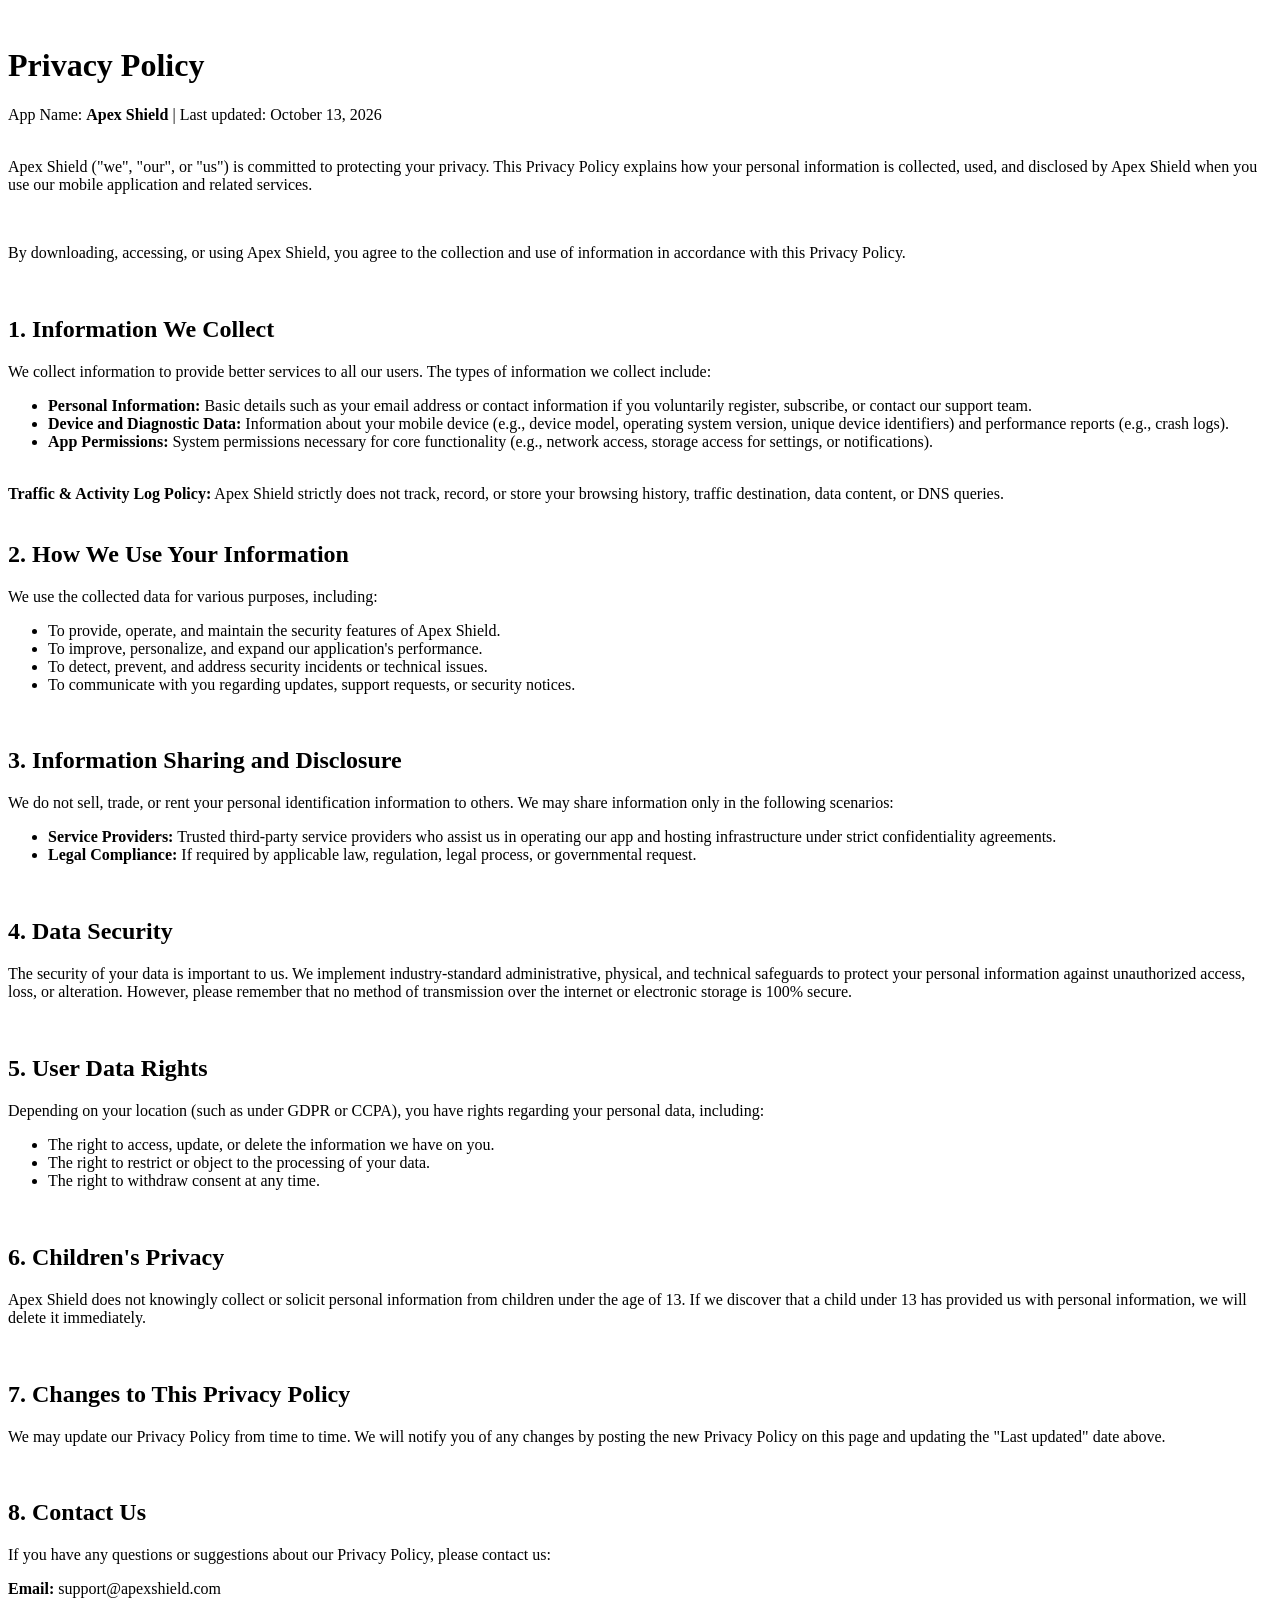
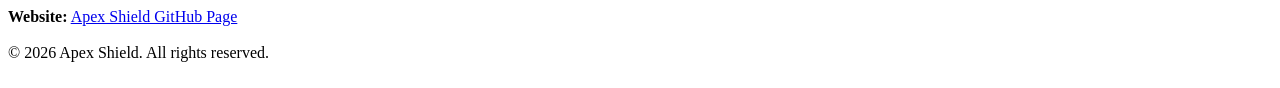
==== privacy-policy.html @ 497aee98 "Add Privacy Policy for Apex Shield This file contains the Privacy Policy for the Apex Shield applica" ====
<!DOCTYPE html>
<html lang="en">
<head>
<meta charset="UTF-8">
<meta name="viewport" content="width=device-width, initial-scale=1.0">
<title>Privacy Policy - Apex Shield</title>
<style>
:root {
--primary-color: #0f172a;
--accent-color: #2563eb;
--text-color: #334155;
--bg-color: #f8fafc;
--card-bg: #ffffff;
--border-color: #e2e8f0;
}
​body {
font-family: -apple-system, BlinkMacSystemFont, "Segoe UI", Roboto, Helvetica, Arial, sans-serif;
line-height: 1.7;
color: var(--text-color);
background-color: var(--bg-color);
margin: 0;
padding: 20px;
}
​.container {
max-width: 800px;
margin: 40px auto;
background: var(--card-bg);
padding: 40px;
border-radius: 12px;
box-shadow: 0 4px 6px -1px rgba(0, 0, 0, 0.1), 0 2px 4px -1px rgba(0, 0, 0, 0.06);
border: 1px solid var(--border-color);
}
​header {
border-bottom: 2px solid var(--border-color);
padding-bottom: 20px;
margin-bottom: 30px;
}
​h1 {
color: var(--primary-color);
font-size: 2.2rem;
margin: 0 0 10px 0;
}
​.last-updated {
font-size: 0.9rem;
color: #64748b;
}
​h2 {
color: var(--primary-color);
font-size: 1.4rem;
margin-top: 30px;
border-bottom: 1px solid var(--border-color);
padding-bottom: 8px;
}
​p, li {
font-size: 1rem;
}
​ul {
padding-left: 20px;
}
​li {
margin-bottom: 8px;
}
​.note-box {
background-color: #eff6ff;
border-left: 4px solid var(--accent-color);
padding: 15px 20px;
margin: 20px 0;
border-radius: 0 8px 8px 0;
}
​.contact-box {
background-color: #f1f5f9;
padding: 20px;
border-radius: 8px;
margin-top: 20px;
}
​a {
color: var(--accent-color);
text-decoration: none;
}
​a:hover {
text-decoration: underline;
}
​footer {
text-align: center;
margin-top: 40px;
font-size: 0.85rem;
color: #94a3b8;
}
​@media (max-width: 600px) {
.container {
padding: 20px;
margin: 10px auto;
}
h1 {
font-size: 1.75rem;
}
}
</style>
</head>
<body>
​<div class="container">
<header>
<h1>Privacy Policy</h1>
<div class="last-updated">App Name: <strong>Apex Shield</strong> | Last updated: October 13, 2026</div>
</header>
​<p>Apex Shield ("we", "our", or "us") is committed to protecting your privacy. This Privacy Policy explains how your personal information is collected, used, and disclosed by Apex Shield when you use our mobile application and related services.</p>
​<p>By downloading, accessing, or using Apex Shield, you agree to the collection and use of information in accordance with this Privacy Policy.</p>
​<h2>1. Information We Collect</h2>
<p>We collect information to provide better services to all our users. The types of information we collect include:</p>
<ul>
<li><strong>Personal Information:</strong> Basic details such as your email address or contact information if you voluntarily register, subscribe, or contact our support team.</li>
<li><strong>Device and Diagnostic Data:</strong> Information about your mobile device (e.g., device model, operating system version, unique device identifiers) and performance reports (e.g., crash logs).</li>
<li><strong>App Permissions:</strong> System permissions necessary for core functionality (e.g., network access, storage access for settings, or notifications).</li>
</ul>
​<div class="note-box">
<strong>Traffic & Activity Log Policy:</strong> Apex Shield strictly does not track, record, or store your browsing history, traffic destination, data content, or DNS queries.
</div>
​<h2>2. How We Use Your Information</h2>
<p>We use the collected data for various purposes, including:</p>
<ul>
<li>To provide, operate, and maintain the security features of Apex Shield.</li>
<li>To improve, personalize, and expand our application's performance.</li>
<li>To detect, prevent, and address security incidents or technical issues.</li>
<li>To communicate with you regarding updates, support requests, or security notices.</li>
</ul>
​<h2>3. Information Sharing and Disclosure</h2>
<p>We do not sell, trade, or rent your personal identification information to others. We may share information only in the following scenarios:</p>
<ul>
<li><strong>Service Providers:</strong> Trusted third-party service providers who assist us in operating our app and hosting infrastructure under strict confidentiality agreements.</li>
<li><strong>Legal Compliance:</strong> If required by applicable law, regulation, legal process, or governmental request.</li>
</ul>
​<h2>4. Data Security</h2>
<p>The security of your data is important to us. We implement industry-standard administrative, physical, and technical safeguards to protect your personal information against unauthorized access, loss, or alteration. However, please remember that no method of transmission over the internet or electronic storage is 100% secure.</p>
​<h2>5. User Data Rights</h2>
<p>Depending on your location (such as under GDPR or CCPA), you have rights regarding your personal data, including:</p>
<ul>
<li>The right to access, update, or delete the information we have on you.</li>
<li>The right to restrict or object to the processing of your data.</li>
<li>The right to withdraw consent at any time.</li>
</ul>
​<h2>6. Children's Privacy</h2>
<p>Apex Shield does not knowingly collect or solicit personal information from children under the age of 13. If we discover that a child under 13 has provided us with personal information, we will delete it immediately.</p>
​<h2>7. Changes to This Privacy Policy</h2>
<p>We may update our Privacy Policy from time to time. We will notify you of any changes by posting the new Privacy Policy on this page and updating the "Last updated" date above.</p>
​<h2>8. Contact Us</h2>
<p>If you have any questions or suggestions about our Privacy Policy, please contact us:</p>
<div class="contact-box">
<p style="margin: 0 0 10px 0;"><strong>Email:</strong> support@apexshield.com</p>
<p style="margin: 0;"><strong>Website:</strong> <a href="https://github.com/your-username/apex-shield" target="_blank" rel="noopener">Apex Shield GitHub Page</a></p>
</div>
​<footer>
© 2026 Apex Shield. All rights reserved.
</footer>
</div>
​</body>
</html>
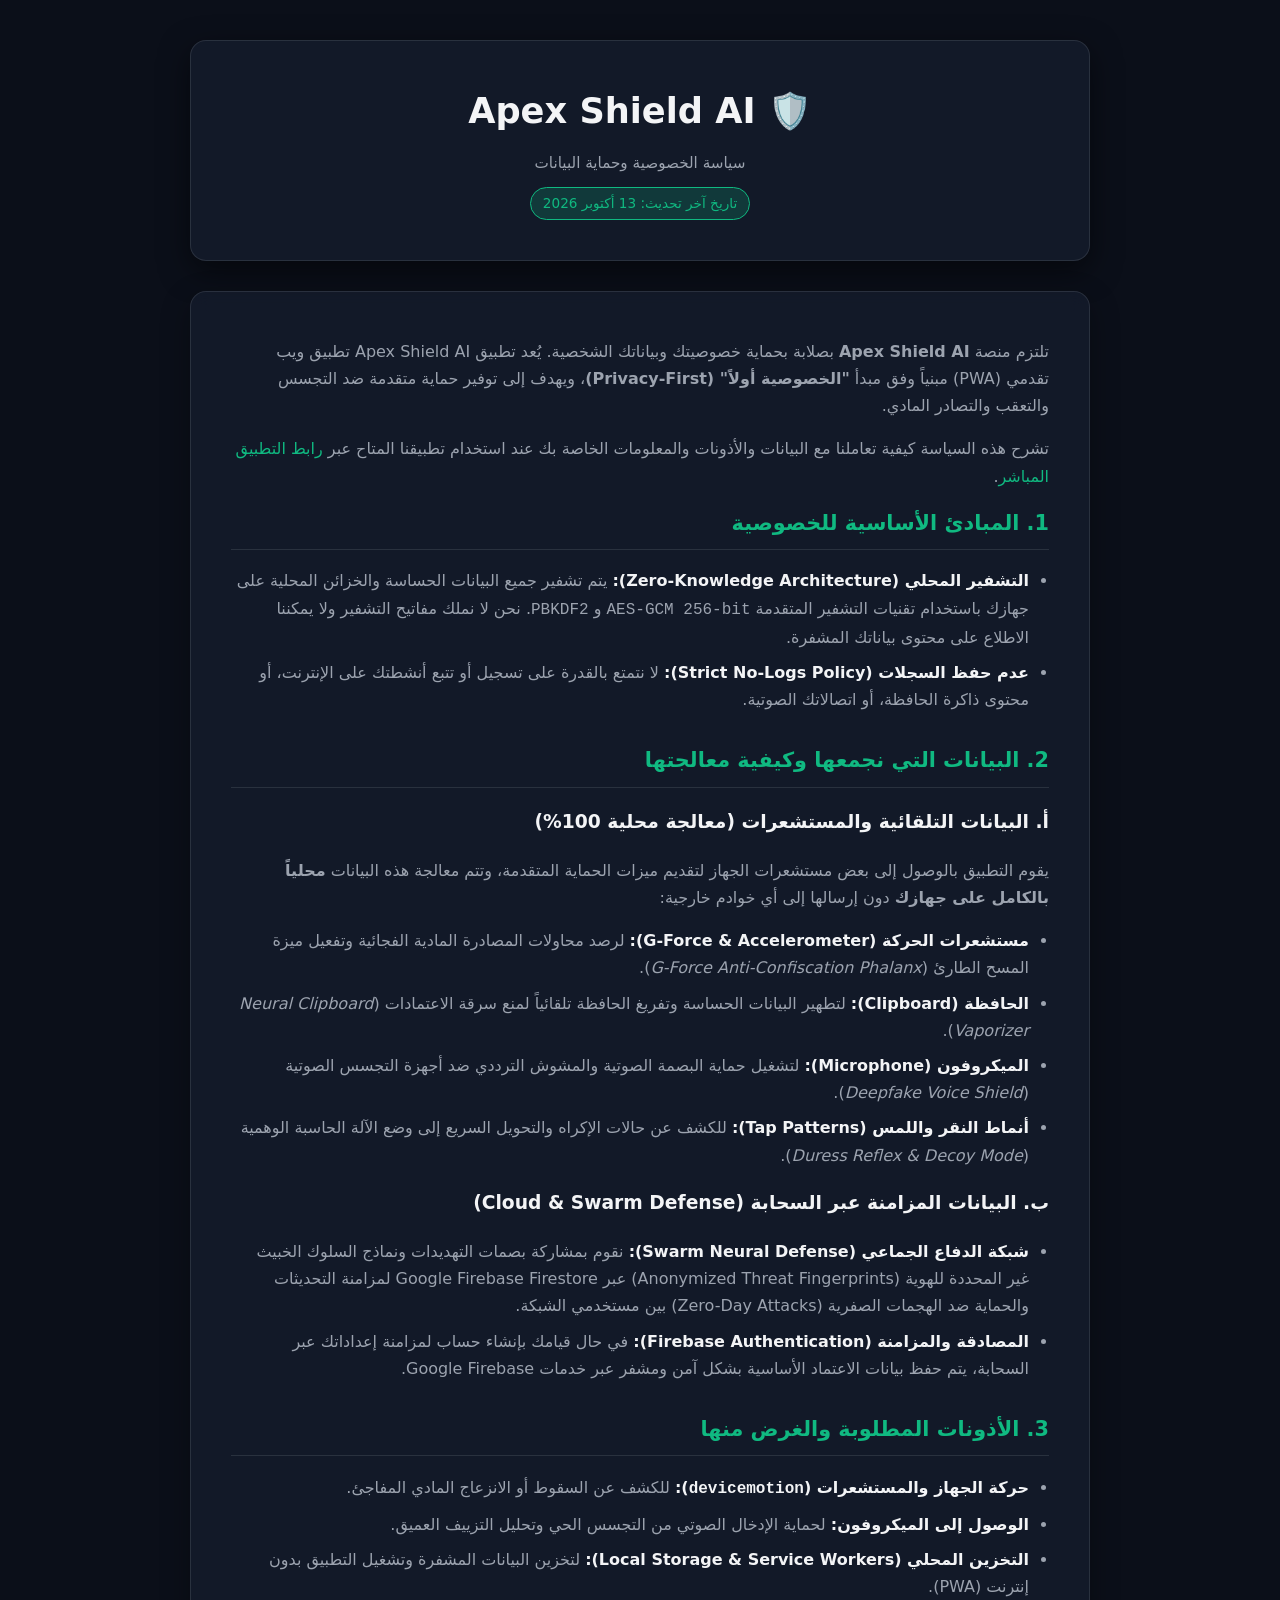
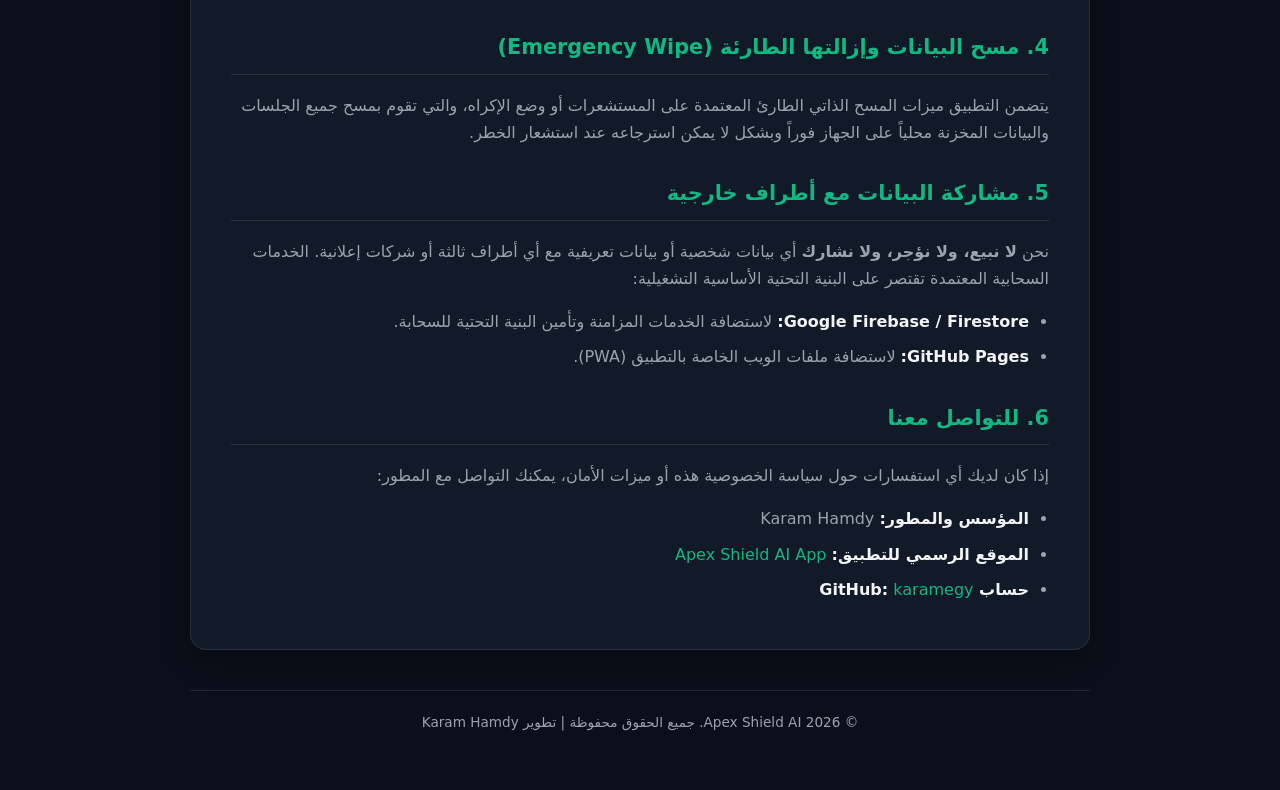
==== commit 7c0906ce: "Revise privacy policy for multilingual support Updated privacy policy to include Arabic version and " ====
--- a/privacy-policy.html
+++ b/privacy-policy.html
@@ -1,156 +1,207 @@
 <!DOCTYPE html>
-<html lang="en">
+<html lang="ar" dir="rtl">
 <head>
-<meta charset="UTF-8">
-<meta name="viewport" content="width=device-width, initial-scale=1.0">
-<title>Privacy Policy - Apex Shield</title>
-<style>
-:root {
---primary-color: #0f172a;
---accent-color: #2563eb;
---text-color: #334155;
---bg-color: #f8fafc;
---card-bg: #ffffff;
---border-color: #e2e8f0;
-}
-​body {
-font-family: -apple-system, BlinkMacSystemFont, "Segoe UI", Roboto, Helvetica, Arial, sans-serif;
-line-height: 1.7;
-color: var(--text-color);
-background-color: var(--bg-color);
-margin: 0;
-padding: 20px;
-}
-​.container {
-max-width: 800px;
-margin: 40px auto;
-background: var(--card-bg);
-padding: 40px;
-border-radius: 12px;
-box-shadow: 0 4px 6px -1px rgba(0, 0, 0, 0.1), 0 2px 4px -1px rgba(0, 0, 0, 0.06);
-border: 1px solid var(--border-color);
-}
-​header {
-border-bottom: 2px solid var(--border-color);
-padding-bottom: 20px;
-margin-bottom: 30px;
-}
-​h1 {
-color: var(--primary-color);
-font-size: 2.2rem;
-margin: 0 0 10px 0;
-}
-​.last-updated {
-font-size: 0.9rem;
-color: #64748b;
-}
-​h2 {
-color: var(--primary-color);
-font-size: 1.4rem;
-margin-top: 30px;
-border-bottom: 1px solid var(--border-color);
-padding-bottom: 8px;
-}
-​p, li {
-font-size: 1rem;
-}
-​ul {
-padding-left: 20px;
-}
-​li {
-margin-bottom: 8px;
-}
-​.note-box {
-background-color: #eff6ff;
-border-left: 4px solid var(--accent-color);
-padding: 15px 20px;
-margin: 20px 0;
-border-radius: 0 8px 8px 0;
-}
-​.contact-box {
-background-color: #f1f5f9;
-padding: 20px;
-border-radius: 8px;
-margin-top: 20px;
-}
-​a {
-color: var(--accent-color);
-text-decoration: none;
-}
-​a:hover {
-text-decoration: underline;
-}
-​footer {
-text-align: center;
-margin-top: 40px;
-font-size: 0.85rem;
-color: #94a3b8;
-}
-​@media (max-width: 600px) {
-.container {
-padding: 20px;
-margin: 10px auto;
-}
-h1 {
-font-size: 1.75rem;
-}
-}
-</style>
+    <meta charset="UTF-8">
+    <meta name="viewport" content="width=device-width, initial-scale=1.0">
+    <title>سياسة الخصوصية - Apex Shield AI</title>
+    <style>
+        :root {
+            --bg-color: #0b0f19;
+            --card-bg: rgba(22, 31, 48, 0.7);
+            --accent-color: #10b981;
+            --accent-glow: rgba(16, 185, 129, 0.2);
+            --text-primary: #f3f4f6;
+            --text-secondary: #9ca3af;
+            --border-color: rgba(255, 255, 255, 0.1);
+        }
+
+        body {
+            font-family: system-ui, -apple-system, BlinkMacSystemFont, 'Segoe UI', Roboto, Oxygen, Ubuntu, Cantarell, sans-serif;
+            background-color: var(--bg-color);
+            color: var(--text-primary);
+            margin: 0;
+            padding: 0;
+            line-height: 1.7;
+        }
+
+        .container {
+            max-width: 900px;
+            margin: 40px auto;
+            padding: 0 20px;
+        }
+
+        .header {
+            text-align: center;
+            padding: 40px 20px;
+            background: var(--card-bg);
+            border: 1px solid var(--border-color);
+            border-radius: 16px;
+            backdrop-filter: blur(10px);
+            box-shadow: 0 10px 30px rgba(0, 0, 0, 0.5);
+            margin-bottom: 30px;
+        }
+
+        .header h1 {
+            font-size: 2.2rem;
+            margin: 0 0 10px 0;
+            color: var(--text-primary);
+            display: flex;
+            align-items: center;
+            justify-content: center;
+            gap: 10px;
+        }
+
+        .header p {
+            color: var(--text-secondary);
+            margin: 0;
+            font-size: 0.95rem;
+        }
+
+        .content {
+            background: var(--card-bg);
+            border: 1px solid var(--border-color);
+            border-radius: 16px;
+            padding: 30px 40px;
+            backdrop-filter: blur(10px);
+            box-shadow: 0 10px 30px rgba(0, 0, 0, 0.3);
+        }
+
+        h2 {
+            color: var(--accent-color);
+            font-size: 1.3rem;
+            border-bottom: 1px solid var(--border-color);
+            padding-bottom: 8px;
+            margin-top: 30px;
+        }
+
+        h2:first-of-type {
+            margin-top: 0;
+        }
+
+        p, li {
+            color: var(--text-secondary);
+            font-size: 1rem;
+        }
+
+        ul {
+            padding-right: 20px;
+        }
+
+        li {
+            margin-bottom: 8px;
+        }
+
+        li strong {
+            color: var(--text-primary);
+        }
+
+        a {
+            color: var(--accent-color);
+            text-decoration: none;
+            transition: color 0.2s ease;
+        }
+
+        a:hover {
+            text-decoration: underline;
+        }
+
+        .badge {
+            display: inline-block;
+            background: var(--accent-glow);
+            color: var(--accent-color);
+            padding: 4px 12px;
+            border-radius: 20px;
+            font-size: 0.85rem;
+            border: 1px solid var(--accent-color);
+            margin-top: 10px;
+        }
+
+        .footer {
+            text-align: center;
+            margin-top: 40px;
+            padding: 20px;
+            color: var(--text-secondary);
+            font-size: 0.85rem;
+            border-top: 1px solid var(--border-color);
+        }
+
+        @media (max-width: 600px) {
+            .content {
+                padding: 20px;
+            }
+            .header h1 {
+                font-size: 1.6rem;
+            }
+        }
+    </style>
 </head>
 <body>
-​<div class="container">
-<header>
-<h1>Privacy Policy</h1>
-<div class="last-updated">App Name: <strong>Apex Shield</strong> | Last updated: October 13, 2026</div>
-</header>
-​<p>Apex Shield ("we", "our", or "us") is committed to protecting your privacy. This Privacy Policy explains how your personal information is collected, used, and disclosed by Apex Shield when you use our mobile application and related services.</p>
-​<p>By downloading, accessing, or using Apex Shield, you agree to the collection and use of information in accordance with this Privacy Policy.</p>
-​<h2>1. Information We Collect</h2>
-<p>We collect information to provide better services to all our users. The types of information we collect include:</p>
-<ul>
-<li><strong>Personal Information:</strong> Basic details such as your email address or contact information if you voluntarily register, subscribe, or contact our support team.</li>
-<li><strong>Device and Diagnostic Data:</strong> Information about your mobile device (e.g., device model, operating system version, unique device identifiers) and performance reports (e.g., crash logs).</li>
-<li><strong>App Permissions:</strong> System permissions necessary for core functionality (e.g., network access, storage access for settings, or notifications).</li>
-</ul>
-​<div class="note-box">
-<strong>Traffic & Activity Log Policy:</strong> Apex Shield strictly does not track, record, or store your browsing history, traffic destination, data content, or DNS queries.
-</div>
-​<h2>2. How We Use Your Information</h2>
-<p>We use the collected data for various purposes, including:</p>
-<ul>
-<li>To provide, operate, and maintain the security features of Apex Shield.</li>
-<li>To improve, personalize, and expand our application's performance.</li>
-<li>To detect, prevent, and address security incidents or technical issues.</li>
-<li>To communicate with you regarding updates, support requests, or security notices.</li>
-</ul>
-​<h2>3. Information Sharing and Disclosure</h2>
-<p>We do not sell, trade, or rent your personal identification information to others. We may share information only in the following scenarios:</p>
-<ul>
-<li><strong>Service Providers:</strong> Trusted third-party service providers who assist us in operating our app and hosting infrastructure under strict confidentiality agreements.</li>
-<li><strong>Legal Compliance:</strong> If required by applicable law, regulation, legal process, or governmental request.</li>
-</ul>
-​<h2>4. Data Security</h2>
-<p>The security of your data is important to us. We implement industry-standard administrative, physical, and technical safeguards to protect your personal information against unauthorized access, loss, or alteration. However, please remember that no method of transmission over the internet or electronic storage is 100% secure.</p>
-​<h2>5. User Data Rights</h2>
-<p>Depending on your location (such as under GDPR or CCPA), you have rights regarding your personal data, including:</p>
-<ul>
-<li>The right to access, update, or delete the information we have on you.</li>
-<li>The right to restrict or object to the processing of your data.</li>
-<li>The right to withdraw consent at any time.</li>
-</ul>
-​<h2>6. Children's Privacy</h2>
-<p>Apex Shield does not knowingly collect or solicit personal information from children under the age of 13. If we discover that a child under 13 has provided us with personal information, we will delete it immediately.</p>
-​<h2>7. Changes to This Privacy Policy</h2>
-<p>We may update our Privacy Policy from time to time. We will notify you of any changes by posting the new Privacy Policy on this page and updating the "Last updated" date above.</p>
-​<h2>8. Contact Us</h2>
-<p>If you have any questions or suggestions about our Privacy Policy, please contact us:</p>
-<div class="contact-box">
-<p style="margin: 0 0 10px 0;"><strong>Email:</strong> support@apexshield.com</p>
-<p style="margin: 0;"><strong>Website:</strong> <a href="https://github.com/your-username/apex-shield" target="_blank" rel="noopener">Apex Shield GitHub Page</a></p>
-</div>
-​<footer>
-© 2026 Apex Shield. All rights reserved.
-</footer>
-</div>
-​</body>
+
+    <div class="container">
+        <div class="header">
+            <h1>🛡️ Apex Shield AI</h1>
+            <p>سياسة الخصوصية وحماية البيانات</p>
+            <div class="badge">تاريخ آخر تحديث: 13 أكتوبر 2026</div>
+        </div>
+
+        <div class="content">
+            <p>تلتزم منصة <strong>Apex Shield AI</strong> بصلابة بحماية خصوصيتك وبياناتك الشخصية. يُعد تطبيق Apex Shield AI تطبيق ويب تقدمي (PWA) مبنياً وفق مبدأ <strong>"الخصوصية أولاً" (Privacy-First)</strong>، ويهدف إلى توفير حماية متقدمة ضد التجسس والتعقب والتصادر المادي.</p>
+
+            <p>تشرح هذه السياسة كيفية تعاملنا مع البيانات والأذونات والمعلومات الخاصة بك عند استخدام تطبيقنا المتاح عبر <a href="https://karamegy.github.io/Vpn/index.html" target="_blank">رابط التطبيق المباشر</a>.</p>
+
+            <h2>1. المبادئ الأساسية للخصوصية</h2>
+            <ul>
+                <li><strong>التشفير المحلي (Zero-Knowledge Architecture):</strong> يتم تشفير جميع البيانات الحساسة والخزائن المحلية على جهازك باستخدام تقنيات التشفير المتقدمة <code>AES-GCM 256-bit</code> و <code>PBKDF2</code>. نحن لا نملك مفاتيح التشفير ولا يمكننا الاطلاع على محتوى بياناتك المشفرة.</li>
+                <li><strong>عدم حفظ السجلات (Strict No-Logs Policy):</strong> لا نتمتع بالقدرة على تسجيل أو تتبع أنشطتك على الإنترنت، أو محتوى ذاكرة الحافظة، أو اتصالاتك الصوتية.</li>
+            </ul>
+
+            <h2>2. البيانات التي نجمعها وكيفية معالجتها</h2>
+            
+            <h3>أ. البيانات التلقائية والمستشعرات (معالجة محلية 100%)</h3>
+            <p>يقوم التطبيق بالوصول إلى بعض مستشعرات الجهاز لتقديم ميزات الحماية المتقدمة، وتتم معالجة هذه البيانات <strong>محلياً بالكامل على جهازك</strong> دون إرسالها إلى أي خوادم خارجية:</p>
+            <ul>
+                <li><strong>مستشعرات الحركة (G-Force & Accelerometer):</strong> لرصد محاولات المصادرة المادية الفجائية وتفعيل ميزة المسح الطارئ (<em>G-Force Anti-Confiscation Phalanx</em>).</li>
+                <li><strong>الحافظة (Clipboard):</strong> لتطهير البيانات الحساسة وتفريغ الحافظة تلقائياً لمنع سرقة الاعتمادات (<em>Neural Clipboard Vaporizer</em>).</li>
+                <li><strong>الميكروفون (Microphone):</strong> لتشغيل حماية البصمة الصوتية والمشوش الترددي ضد أجهزة التجسس الصوتية (<em>Deepfake Voice Shield</em>).</li>
+                <li><strong>أنماط النقر واللمس (Tap Patterns):</strong> للكشف عن حالات الإكراه والتحويل السريع إلى وضع الآلة الحاسبة الوهمية (<em>Duress Reflex & Decoy Mode</em>).</li>
+            </ul>
+
+            <h3>ب. البيانات المزامنة عبر السحابة (Cloud & Swarm Defense)</h3>
+            <ul>
+                <li><strong>شبكة الدفاع الجماعي (Swarm Neural Defense):</strong> نقوم بمشاركة بصمات التهديدات ونماذج السلوك الخبيث غير المحددة للهوية (Anonymized Threat Fingerprints) عبر Google Firebase Firestore لمزامنة التحديثات والحماية ضد الهجمات الصفرية (Zero-Day Attacks) بين مستخدمي الشبكة.</li>
+                <li><strong>المصادقة والمزامنة (Firebase Authentication):</strong> في حال قيامك بإنشاء حساب لمزامنة إعداداتك عبر السحابة، يتم حفظ بيانات الاعتماد الأساسية بشكل آمن ومشفر عبر خدمات Google Firebase.</li>
+            </ul>
+
+            <h2>3. الأذونات المطلوبة والغرض منها</h2>
+            <ul>
+                <li><strong>حركة الجهاز والمستشعرات (<code>devicemotion</code>):</strong> للكشف عن السقوط أو الانزعاج المادي المفاجئ.</li>
+                <li><strong>الوصول إلى الميكروفون:</strong> لحماية الإدخال الصوتي من التجسس الحي وتحليل التزييف العميق.</li>
+                <li><strong>التخزين المحلي (Local Storage & Service Workers):</strong> لتخزين البيانات المشفرة وتشغيل التطبيق بدون إنترنت (PWA).</li>
+            </ul>
+
+            <h2>4. مسح البيانات وإزالتها الطارئة (Emergency Wipe)</h2>
+            <p>يتضمن التطبيق ميزات المسح الذاتي الطارئ المعتمدة على المستشعرات أو وضع الإكراه، والتي تقوم بمسح جميع الجلسات والبيانات المخزنة محلياً على الجهاز فوراً وبشكل لا يمكن استرجاعه عند استشعار الخطر.</p>
+
+            <h2>5. مشاركة البيانات مع أطراف خارجية</h2>
+            <p>نحن <strong>لا نبيع، ولا نؤجر، ولا نشارك</strong> أي بيانات شخصية أو بيانات تعريفية مع أي أطراف ثالثة أو شركات إعلانية. الخدمات السحابية المعتمدة تقتصر على البنية التحتية الأساسية التشغيلية:</p>
+            <ul>
+                <li><strong>Google Firebase / Firestore:</strong> لاستضافة الخدمات المزامنة وتأمين البنية التحتية للسحابة.</li>
+                <li><strong>GitHub Pages:</strong> لاستضافة ملفات الويب الخاصة بالتطبيق (PWA).</li>
+            </ul>
+
+            <h2>6. للتواصل معنا</h2>
+            <p>إذا كان لديك أي استفسارات حول سياسة الخصوصية هذه أو ميزات الأمان، يمكنك التواصل مع المطور:</p>
+            <ul>
+                <li><strong>المؤسس والمطور:</strong> Karam Hamdy</li>
+                <li><strong>الموقع الرسمي للتطبيق:</strong> <a href="https://karamegy.github.io/Vpn/index.html" target="_blank">Apex Shield AI App</a></li>
+                <li><strong>حساب GitHub:</strong> <a href="https://github.com/karamegy" target="_blank">karamegy</a></li>
+            </ul>
+        </div>
+
+        <div class="footer">
+            &copy; 2026 Apex Shield AI. جميع الحقوق محفوظة | تطوير Karam Hamdy
+        </div>
+    </div>
+
+</body>
 </html>
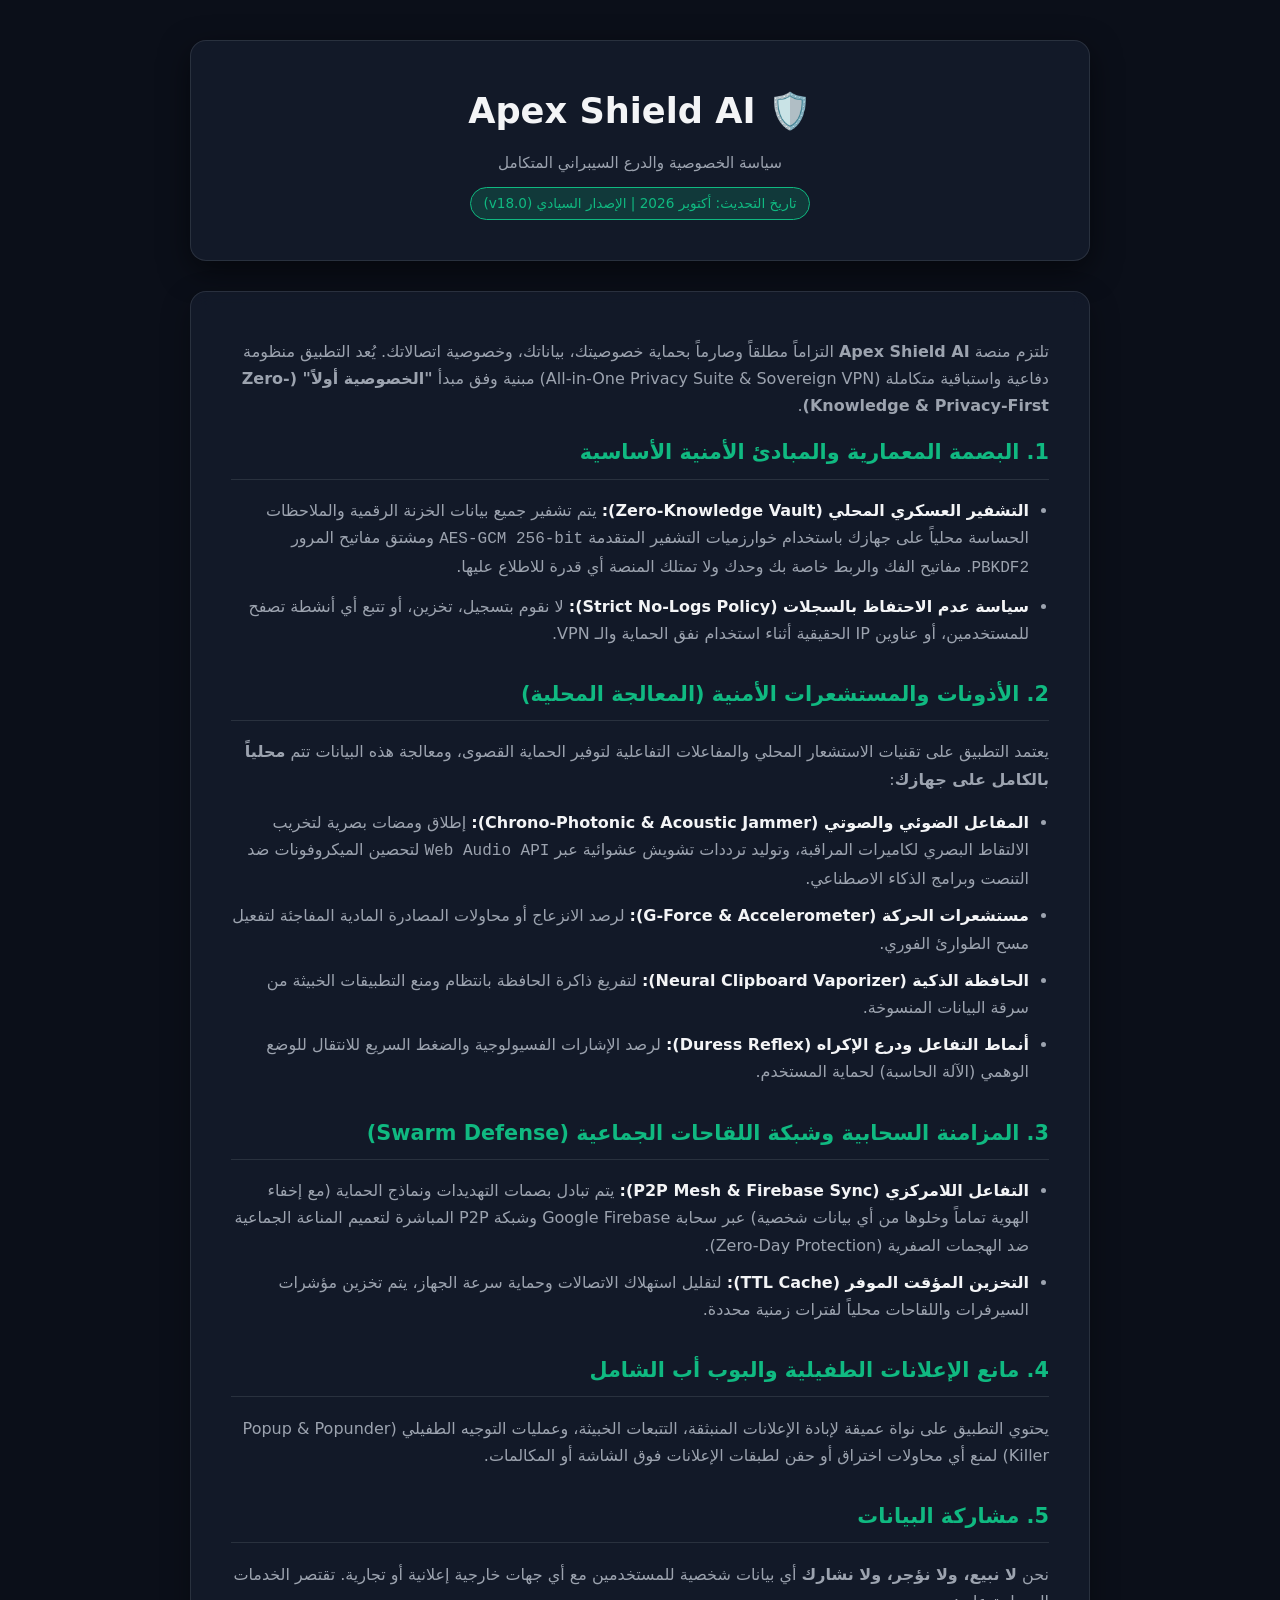
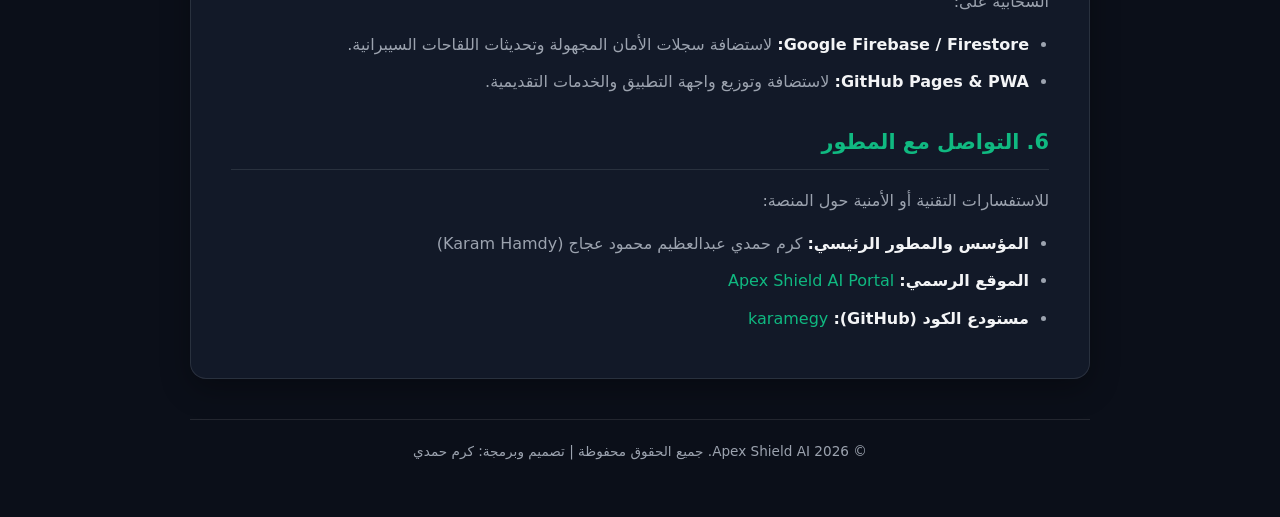
==== commit fe2b3a46: "Revise privacy policy and update content Updated the privacy policy to reflect changes in data prote" ====
--- a/privacy-policy.html
+++ b/privacy-policy.html
@@ -3,7 +3,7 @@
 <head>
     <meta charset="UTF-8">
     <meta name="viewport" content="width=device-width, initial-scale=1.0">
-    <title>سياسة الخصوصية - Apex Shield AI</title>
+    <title>سياسة الخصوصية والحماية - Apex Shield AI</title>
     <style>
         :root {
             --bg-color: #0b0f19;
@@ -88,7 +88,7 @@
         }
 
         li {
-            margin-bottom: 8px;
+            margin-bottom: 10px;
         }
 
         li strong {
@@ -140,66 +140,55 @@
     <div class="container">
         <div class="header">
             <h1>🛡️ Apex Shield AI</h1>
-            <p>سياسة الخصوصية وحماية البيانات</p>
-            <div class="badge">تاريخ آخر تحديث: 13 أكتوبر 2026</div>
+            <p>سياسة الخصوصية والدرع السيبراني المتكامل</p>
+            <div class="badge">تاريخ التحديث: أكتوبر 2026 | الإصدار السيادي (v18.0)</div>
         </div>
 
         <div class="content">
-            <p>تلتزم منصة <strong>Apex Shield AI</strong> بصلابة بحماية خصوصيتك وبياناتك الشخصية. يُعد تطبيق Apex Shield AI تطبيق ويب تقدمي (PWA) مبنياً وفق مبدأ <strong>"الخصوصية أولاً" (Privacy-First)</strong>، ويهدف إلى توفير حماية متقدمة ضد التجسس والتعقب والتصادر المادي.</p>
+            <p>تلتزم منصة <strong>Apex Shield AI</strong> التزاماً مطلقاً وصارماً بحماية خصوصيتك، بياناتك، وخصوصية اتصالاتك. يُعد التطبيق منظومة دفاعية واستباقية متكاملة (All-in-One Privacy Suite & Sovereign VPN) مبنية وفق مبدأ <strong>"الخصوصية أولاً" (Zero-Knowledge & Privacy-First)</strong>.</p>
 
-            <p>تشرح هذه السياسة كيفية تعاملنا مع البيانات والأذونات والمعلومات الخاصة بك عند استخدام تطبيقنا المتاح عبر <a href="https://karamegy.github.io/Vpn/index.html" target="_blank">رابط التطبيق المباشر</a>.</p>
-
-            <h2>1. المبادئ الأساسية للخصوصية</h2>
+            <h2>1. البصمة المعمارية والمبادئ الأمنية الأساسية</h2>
             <ul>
-                <li><strong>التشفير المحلي (Zero-Knowledge Architecture):</strong> يتم تشفير جميع البيانات الحساسة والخزائن المحلية على جهازك باستخدام تقنيات التشفير المتقدمة <code>AES-GCM 256-bit</code> و <code>PBKDF2</code>. نحن لا نملك مفاتيح التشفير ولا يمكننا الاطلاع على محتوى بياناتك المشفرة.</li>
-                <li><strong>عدم حفظ السجلات (Strict No-Logs Policy):</strong> لا نتمتع بالقدرة على تسجيل أو تتبع أنشطتك على الإنترنت، أو محتوى ذاكرة الحافظة، أو اتصالاتك الصوتية.</li>
+                <li><strong>التشفير العسكري المحلي (Zero-Knowledge Vault):</strong> يتم تشفير جميع بيانات الخزنة الرقمية والملاحظات الحساسة محلياً على جهازك باستخدام خوارزميات التشفير المتقدمة <code>AES-GCM 256-bit</code> ومشتق مفاتيح المرور <code>PBKDF2</code>. مفاتيح الفك والربط خاصة بك وحدك ولا تمتلك المنصة أي قدرة للاطلاع عليها.</li>
+                <li><strong>سياسة عدم الاحتفاظ بالسجلات (Strict No-Logs Policy):</strong> لا نقوم بتسجيل، تخزين، أو تتبع أي أنشطة تصفح للمستخدمين، أو عناوين IP الحقيقية أثناء استخدام نفق الحماية والـ VPN.</li>
             </ul>
 
-            <h2>2. البيانات التي نجمعها وكيفية معالجتها</h2>
-            
-            <h3>أ. البيانات التلقائية والمستشعرات (معالجة محلية 100%)</h3>
-            <p>يقوم التطبيق بالوصول إلى بعض مستشعرات الجهاز لتقديم ميزات الحماية المتقدمة، وتتم معالجة هذه البيانات <strong>محلياً بالكامل على جهازك</strong> دون إرسالها إلى أي خوادم خارجية:</p>
+            <h2>2. الأذونات والمستشعرات الأمنية (المعالجة المحلية)</h2>
+            <p>يعتمد التطبيق على تقنيات الاستشعار المحلي والمفاعلات التفاعلية لتوفير الحماية القصوى، ومعالجة هذه البيانات تتم <strong>محلياً بالكامل على جهازك</strong>:</p>
             <ul>
-                <li><strong>مستشعرات الحركة (G-Force & Accelerometer):</strong> لرصد محاولات المصادرة المادية الفجائية وتفعيل ميزة المسح الطارئ (<em>G-Force Anti-Confiscation Phalanx</em>).</li>
-                <li><strong>الحافظة (Clipboard):</strong> لتطهير البيانات الحساسة وتفريغ الحافظة تلقائياً لمنع سرقة الاعتمادات (<em>Neural Clipboard Vaporizer</em>).</li>
-                <li><strong>الميكروفون (Microphone):</strong> لتشغيل حماية البصمة الصوتية والمشوش الترددي ضد أجهزة التجسس الصوتية (<em>Deepfake Voice Shield</em>).</li>
-                <li><strong>أنماط النقر واللمس (Tap Patterns):</strong> للكشف عن حالات الإكراه والتحويل السريع إلى وضع الآلة الحاسبة الوهمية (<em>Duress Reflex & Decoy Mode</em>).</li>
+                <li><strong>المفاعل الضوئي والصوتي (Chrono-Photonic & Acoustic Jammer):</strong> إطلاق ومضات بصرية لتخريب الالتقاط البصري لكاميرات المراقبة، وتوليد ترددات تشويش عشوائية عبر <code>Web Audio API</code> لتحصين الميكروفونات ضد التنصت وبرامج الذكاء الاصطناعي.</li>
+                <li><strong>مستشعرات الحركة (G-Force & Accelerometer):</strong> لرصد الانزعاج أو محاولات المصادرة المادية المفاجئة لتفعيل مسح الطوارئ الفوري.</li>
+                <li><strong>الحافظة الذكية (Neural Clipboard Vaporizer):</strong> لتفريغ ذاكرة الحافظة بانتظام ومنع التطبيقات الخبيثة من سرقة البيانات المنسوخة.</li>
+                <li><strong>أنماط التفاعل ودرع الإكراه (Duress Reflex):</strong> لرصد الإشارات الفسيولوجية والضغط السريع للانتقال للوضع الوهمي (الآلة الحاسبة) لحماية المستخدم.</li>
             </ul>
 
-            <h3>ب. البيانات المزامنة عبر السحابة (Cloud & Swarm Defense)</h3>
+            <h2>3. المزامنة السحابية وشبكة اللقاحات الجماعية (Swarm Defense)</h2>
             <ul>
-                <li><strong>شبكة الدفاع الجماعي (Swarm Neural Defense):</strong> نقوم بمشاركة بصمات التهديدات ونماذج السلوك الخبيث غير المحددة للهوية (Anonymized Threat Fingerprints) عبر Google Firebase Firestore لمزامنة التحديثات والحماية ضد الهجمات الصفرية (Zero-Day Attacks) بين مستخدمي الشبكة.</li>
-                <li><strong>المصادقة والمزامنة (Firebase Authentication):</strong> في حال قيامك بإنشاء حساب لمزامنة إعداداتك عبر السحابة، يتم حفظ بيانات الاعتماد الأساسية بشكل آمن ومشفر عبر خدمات Google Firebase.</li>
+                <li><strong>التفاعل اللامركزي (P2P Mesh & Firebase Sync):</strong> يتم تبادل بصمات التهديدات ونماذج الحماية (مع إخفاء الهوية تماماً وخلوها من أي بيانات شخصية) عبر سحابة Google Firebase وشبكة P2P المباشرة لتعميم المناعة الجماعية ضد الهجمات الصفرية (Zero-Day Protection).</li>
+                <li><strong>التخزين المؤقت الموفر (TTL Cache):</strong> لتقليل استهلاك الاتصالات وحماية سرعة الجهاز، يتم تخزين مؤشرات السيرفرات واللقاحات محلياً لفترات زمنية محددة.</li>
             </ul>
 
-            <h2>3. الأذونات المطلوبة والغرض منها</h2>
+            <h2>4. مانع الإعلانات الطفيلية والبوب أب الشامل</h2>
+            <p>يحتوي التطبيق على نواة عميقة لإبادة الإعلانات المنبثقة، التتبعات الخبيثة، وعمليات التوجيه الطفيلي (Popup & Popunder Killer) لمنع أي محاولات اختراق أو حقن لطبقات الإعلانات فوق الشاشة أو المكالمات.</p>
+
+            <h2>5. مشاركة البيانات</h2>
+            <p>نحن <strong>لا نبيع، ولا نؤجر، ولا نشارك</strong> أي بيانات شخصية للمستخدمين مع أي جهات خارجية إعلانية أو تجارية. تقتصر الخدمات السحابية على:</p>
             <ul>
-                <li><strong>حركة الجهاز والمستشعرات (<code>devicemotion</code>):</strong> للكشف عن السقوط أو الانزعاج المادي المفاجئ.</li>
-                <li><strong>الوصول إلى الميكروفون:</strong> لحماية الإدخال الصوتي من التجسس الحي وتحليل التزييف العميق.</li>
-                <li><strong>التخزين المحلي (Local Storage & Service Workers):</strong> لتخزين البيانات المشفرة وتشغيل التطبيق بدون إنترنت (PWA).</li>
+                <li><strong>Google Firebase / Firestore:</strong> لاستضافة سجلات الأمان المجهولة وتحديثات اللقاحات السيبرانية.</li>
+                <li><strong>GitHub Pages & PWA:</strong> لاستضافة وتوزيع واجهة التطبيق والخدمات التقديمية.</li>
             </ul>
 
-            <h2>4. مسح البيانات وإزالتها الطارئة (Emergency Wipe)</h2>
-            <p>يتضمن التطبيق ميزات المسح الذاتي الطارئ المعتمدة على المستشعرات أو وضع الإكراه، والتي تقوم بمسح جميع الجلسات والبيانات المخزنة محلياً على الجهاز فوراً وبشكل لا يمكن استرجاعه عند استشعار الخطر.</p>
-
-            <h2>5. مشاركة البيانات مع أطراف خارجية</h2>
-            <p>نحن <strong>لا نبيع، ولا نؤجر، ولا نشارك</strong> أي بيانات شخصية أو بيانات تعريفية مع أي أطراف ثالثة أو شركات إعلانية. الخدمات السحابية المعتمدة تقتصر على البنية التحتية الأساسية التشغيلية:</p>
+            <h2>6. التواصل مع المطور</h2>
+            <p>للاستفسارات التقنية أو الأمنية حول المنصة:</p>
             <ul>
-                <li><strong>Google Firebase / Firestore:</strong> لاستضافة الخدمات المزامنة وتأمين البنية التحتية للسحابة.</li>
-                <li><strong>GitHub Pages:</strong> لاستضافة ملفات الويب الخاصة بالتطبيق (PWA).</li>
-            </ul>
-
-            <h2>6. للتواصل معنا</h2>
-            <p>إذا كان لديك أي استفسارات حول سياسة الخصوصية هذه أو ميزات الأمان، يمكنك التواصل مع المطور:</p>
-            <ul>
-                <li><strong>المؤسس والمطور:</strong> Karam Hamdy</li>
-                <li><strong>الموقع الرسمي للتطبيق:</strong> <a href="https://karamegy.github.io/Vpn/index.html" target="_blank">Apex Shield AI App</a></li>
-                <li><strong>حساب GitHub:</strong> <a href="https://github.com/karamegy" target="_blank">karamegy</a></li>
+                <li><strong>المؤسس والمطور الرئيسي:</strong> كرم حمدي عبدالعظيم محمود عجاج (Karam Hamdy)</li>
+                <li><strong>الموقع الرسمي:</strong> <a href="https://karamegy.github.io/Vpn/index.html" target="_blank">Apex Shield AI Portal</a></li>
+                <li><strong>مستودع الكود (GitHub):</strong> <a href="https://github.com/karamegy" target="_blank">karamegy</a></li>
             </ul>
         </div>
 
         <div class="footer">
-            &copy; 2026 Apex Shield AI. جميع الحقوق محفوظة | تطوير Karam Hamdy
+            &copy; 2026 Apex Shield AI. جميع الحقوق محفوظة | تصميم وبرمجة: كرم حمدي
         </div>
     </div>
 
